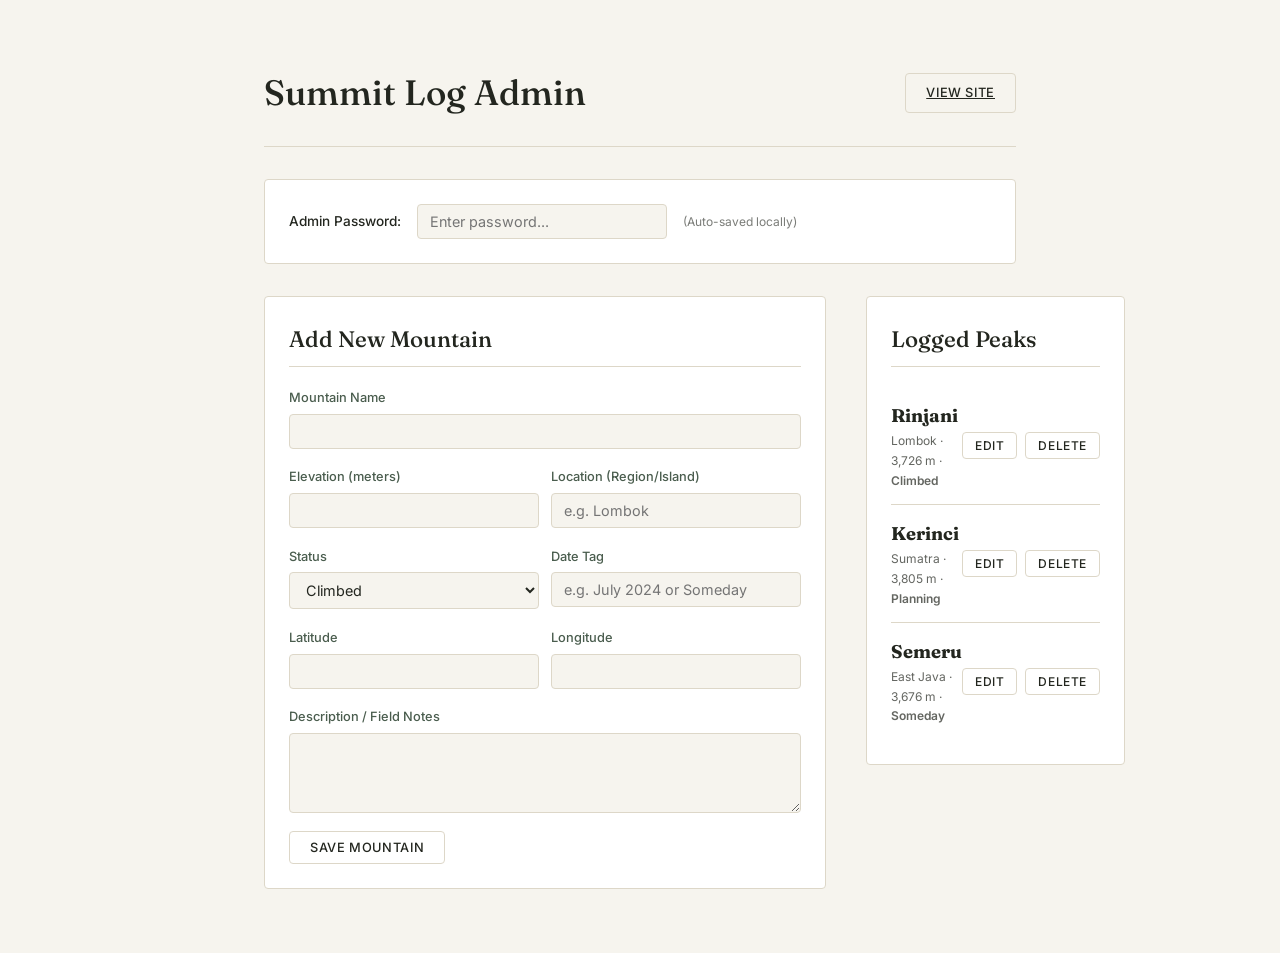
==== admin/index.html @ 33c1de69 "fix fitur" ====
<!DOCTYPE html>
<html lang="en">
<head>
  <meta charset="UTF-8">
  <meta name="viewport" content="width=device-width, initial-scale=1.0">
  <title>Admin Dashboard — Summit Log</title>
  <link rel="preconnect" href="https://fonts.googleapis.com">
  <link href="https://fonts.googleapis.com/css2?family=Fraunces:opsz,wght@9..144,400;9..144,500;9..144,600&family=Inter:wght@400;500;600&display=swap" rel="stylesheet">
  <link rel="stylesheet" href="../style.css">
  <style>
    .admin-container {
      max-width: 800px;
      margin: 4rem auto;
      padding: 0 1.5rem;
    }
    .admin-header {
      border-bottom: 1px solid var(--line);
      padding-bottom: 1.5rem;
      margin-bottom: 2rem;
      display: flex;
      justify-content: space-between;
      align-items: center;
    }
    .admin-header h1 {
      font-family: 'Fraunces', serif;
      font-size: 2.2rem;
    }
    .admin-auth {
      background: var(--card);
      border: 1px solid var(--line);
      padding: 1.5rem;
      border-radius: 4px;
      margin-bottom: 2rem;
      display: flex;
      gap: 1rem;
      align-items: center;
    }
    .admin-auth label {
      font-size: 0.85rem;
      font-weight: 500;
    }
    .admin-input {
      padding: 0.5rem 0.75rem;
      border: 1px solid var(--line);
      background: var(--paper);
      color: var(--ink);
      border-radius: 4px;
      font-family: 'Inter', sans-serif;
      font-size: 0.9rem;
    }
    .admin-btn {
      font-family: 'Inter', sans-serif;
      font-size: 0.8rem;
      font-weight: 500;
      text-transform: uppercase;
      letter-spacing: 0.05em;
      padding: 0.5rem 1.25rem;
      border: 1px solid var(--line);
      background: transparent;
      color: var(--ink);
      border-radius: 4px;
      cursor: pointer;
      transition: all 0.25s ease;
    }
    .admin-btn:hover {
      background: var(--moss);
      color: var(--paper);
      border-color: var(--moss);
    }
    .admin-btn.danger:hover {
      background: var(--clay);
      color: var(--paper);
      border-color: var(--clay);
    }
    .admin-grid {
      display: grid;
      grid-template-columns: 1fr 1.2fr;
      gap: 2.5rem;
    }
    @media (max-width: 768px) {
      .admin-grid {
        grid-template-columns: 1fr;
      }
    }
    .admin-section {
      background: var(--card);
      border: 1px solid var(--line);
      padding: 1.5rem;
      border-radius: 4px;
      height: fit-content;
    }
    .admin-section h2 {
      font-family: 'Fraunces', serif;
      font-size: 1.4rem;
      margin-bottom: 1.25rem;
      border-bottom: 1px solid var(--line);
      padding-bottom: 0.5rem;
    }
    .form-group {
      margin-bottom: 1.1rem;
      display: flex;
      flex-direction: column;
      gap: 0.35rem;
    }
    .form-group label {
      font-size: 0.8rem;
      font-weight: 500;
      color: var(--moss);
    }
    .form-row {
      display: grid;
      grid-template-columns: 1fr 1fr;
      gap: 0.75rem;
    }
    .textarea-input {
      resize: vertical;
      min-height: 80px;
    }
    .mountain-item {
      display: flex;
      justify-content: space-between;
      align-items: center;
      padding: 0.85rem 0;
      border-bottom: 1px solid var(--line);
    }
    .mountain-item:last-child {
      border-bottom: none;
    }
    .mountain-info h4 {
      font-family: 'Fraunces', serif;
      font-size: 1.15rem;
    }
    .mountain-info p {
      font-size: 0.75rem;
      opacity: 0.7;
    }
    .mountain-actions {
      display: flex;
      gap: 0.5rem;
    }
    .status-msg {
      margin-top: 1rem;
      padding: 0.75rem;
      border-radius: 4px;
      font-size: 0.85rem;
      display: none;
    }
    .status-msg.success {
      background: #e3e9e3;
      color: var(--moss);
      border: 1px solid var(--moss);
      display: block;
    }
    .status-msg.error {
      background: #f2e3d5;
      color: var(--clay);
      border: 1px solid var(--clay);
      display: block;
    }
  </style>
</head>
<body>

  <div class="admin-container">
    <div class="admin-header">
      <h1>Summit Log Admin</h1>
      <a href="../" class="admin-btn">View Site</a>
    </div>

    <div class="admin-auth">
      <label for="admin-pass">Admin Password:</label>
      <input type="password" id="admin-pass" class="admin-input" placeholder="Enter password...">
      <span style="font-size: 0.75rem; opacity: 0.6;">(Auto-saved locally)</span>
    </div>

    <div id="status-box" class="status-msg"></div>

    <div class="admin-grid">
      <!-- Left column: Add/Edit form -->
      <div class="admin-section">
        <h2 id="form-title">Add New Mountain</h2>
        <form id="mountain-form">
          <input type="hidden" id="edit-index" value="-1">
          
          <div class="form-group">
            <label for="m-name">Mountain Name</label>
            <input type="text" id="m-name" class="admin-input" required>
          </div>

          <div class="form-row">
            <div class="form-group">
              <label for="m-elevation">Elevation (meters)</label>
              <input type="number" id="m-elevation" class="admin-input" required>
            </div>
            <div class="form-group">
              <label for="m-location">Location (Region/Island)</label>
              <input type="text" id="m-location" class="admin-input" placeholder="e.g. Lombok" required>
            </div>
          </div>

          <div class="form-row">
            <div class="form-group">
              <label for="m-status">Status</label>
              <select id="m-status" class="admin-input" required>
                <option value="climbed">Climbed</option>
                <option value="planning">Planning</option>
                <option value="someday">Someday</option>
              </select>
            </div>
            <div class="form-group">
              <label for="m-date">Date Tag</label>
              <input type="text" id="m-date" class="admin-input" placeholder="e.g. July 2024 or Someday" required>
            </div>
          </div>

          <div class="form-row">
            <div class="form-group">
              <label for="m-lat">Latitude</label>
              <input type="number" step="any" id="m-lat" class="admin-input" required>
            </div>
            <div class="form-group">
              <label for="m-lng">Longitude</label>
              <input type="number" step="any" id="m-lng" class="admin-input" required>
            </div>
          </div>

          <div class="form-group">
            <label for="m-description">Description / Field Notes</label>
            <textarea id="m-description" class="admin-input textarea-input" required></textarea>
          </div>

          <div style="display: flex; gap: 0.75rem;">
            <button type="submit" class="admin-btn">Save Mountain</button>
            <button type="button" id="cancel-btn" class="admin-btn" style="display: none;">Cancel</button>
          </div>
        </form>
      </div>

      <!-- Right column: List of mountains -->
      <div class="admin-section">
        <h2>Logged Peaks</h2>
        <div id="mountains-list">
          <p style="font-size: 0.9rem; opacity: 0.6;">Loading database...</p>
        </div>
      </div>
    </div>
  </div>

  <script>
    let mountainsData = [];

    // Load saved password
    const passInput = document.getElementById('admin-pass');
    passInput.value = localStorage.getItem('summit_admin_pass') || '';
    passInput.addEventListener('input', () => {
      localStorage.setItem('summit_admin_pass', passInput.value);
    });

    // Helper to display status message
    function showStatus(text, type = 'success') {
      const box = document.getElementById('status-box');
      box.textContent = text;
      box.className = `status-msg ${type}`;
      setTimeout(() => {
        box.style.display = 'none';
      }, 5000);
    }

    // Fetch initial database
    async function loadData() {
      try {
        const response = await fetch('../mountains.json');
        if (!response.ok) throw new Error('Failed to load database file');
        mountainsData = await response.json();
        renderList();
      } catch (err) {
        showStatus('Error loading mountains.json: ' + err.message, 'error');
      }
    }

    // Render list on the right side
    function renderList() {
      const listEl = document.getElementById('mountains-list');
      if (mountainsData.length === 0) {
        listEl.innerHTML = '<p style="font-size: 0.9rem; opacity: 0.6;">No mountains in database.</p>';
        return;
      }

      listEl.innerHTML = '';
      mountainsData.forEach((m, idx) => {
        const item = document.createElement('div');
        item.className = 'mountain-item';
        item.innerHTML = `
          <div class="mountain-info">
            <h4>${m.name}</h4>
            <p>${m.location} · ${m.elevation.toLocaleString()} m · <span style="text-transform: capitalize; font-weight: 600;">${m.status}</span></p>
          </div>
          <div class="mountain-actions">
            <button class="admin-btn" onclick="editMountain(${idx})" style="padding: 0.3rem 0.75rem; font-size: 0.75rem;">Edit</button>
            <button class="admin-btn danger" onclick="deleteMountain(${idx})" style="padding: 0.3rem 0.75rem; font-size: 0.75rem;">Delete</button>
          </div>
        `;
        listEl.appendChild(item);
      });
    }

    // Fill form for editing
    window.editMountain = function(idx) {
      const m = mountainsData[idx];
      document.getElementById('edit-index').value = idx;
      document.getElementById('m-name').value = m.name;
      document.getElementById('m-elevation').value = m.elevation;
      document.getElementById('m-location').value = m.location;
      document.getElementById('m-status').value = m.status;
      document.getElementById('m-date').value = m.date;
      document.getElementById('m-lat').value = m.coords[0];
      document.getElementById('m-lng').value = m.coords[1];
      document.getElementById('m-description').value = m.description;

      document.getElementById('form-title').textContent = `Edit Mountain: ${m.name}`;
      document.getElementById('cancel-btn').style.display = 'inline-block';
    }

    // Cancel edit state
    document.getElementById('cancel-btn').addEventListener('click', resetForm);

    function resetForm() {
      document.getElementById('mountain-form').reset();
      document.getElementById('edit-index').value = '-1';
      document.getElementById('form-title').textContent = 'Add New Mountain';
      document.getElementById('cancel-btn').style.display = 'none';
    }

    // Save changes (Add / Update)
    document.getElementById('mountain-form').addEventListener('submit', async (e) => {
      e.preventDefault();
      
      const idx = parseInt(document.getElementById('edit-index').value);
      const newMountain = {
        name: document.getElementById('m-name').value,
        elevation: parseInt(document.getElementById('m-elevation').value),
        status: document.getElementById('m-status').value,
        location: document.getElementById('m-location').value,
        date: document.getElementById('m-date').value,
        coords: [
          parseFloat(document.getElementById('m-lat').value),
          parseFloat(document.getElementById('m-lng').value)
        ],
        description: document.getElementById('m-description').value
      };

      if (idx === -1) {
        // Add
        mountainsData.push(newMountain);
      } else {
        // Edit
        mountainsData[idx] = newMountain;
      }

      await saveToGitHub();
      resetForm();
    });

    // Delete mountain
    window.deleteMountain = async function(idx) {
      if (!confirm(`Are you sure you want to delete ${mountainsData[idx].name}?`)) return;
      mountainsData.splice(idx, 1);
      await saveToGitHub();
    }

    // Call serverless api to write back to GitHub
    async function saveToGitHub() {
      const password = passInput.value;
      if (!password) {
        showStatus('Please enter the Admin Password first.', 'error');
        return;
      }

      try {
        const response = await fetch('../api/update-mountains', {
          method: 'POST',
          headers: {
            'Content-Type': 'application/json'
          },
          body: JSON.stringify({
            password: password,
            data: mountainsData
          })
        });

        const resData = await response.json();
        if (!response.ok) {
          throw new Error(resData.error || 'Server error');
        }

        showStatus('Changes successfully committed to GitHub!');
        renderList();
      } catch (err) {
        showStatus('Save failed: ' + err.message, 'error');
      }
    }

    // Init
    loadData();
  </script>
</body>
</html>
---- style.css ----
:root {
  --ink: #23261f;
  --paper: #f6f4ee;
  --moss: #4a5d4e;
  --clay: #a8683f;
  --line: #ddd7c8;
  --card: #ffffff;
}

* { box-sizing: border-box; margin: 0; padding: 0; }

body {
  font-family: 'Inter', sans-serif;
  background: var(--paper);
  color: var(--ink);
  line-height: 1.65;
}

h1, h2 {
  font-family: 'Fraunces', serif;
  font-weight: 500;
}

/* Nav */
.topnav {
  display: flex;
  justify-content: space-between;
  align-items: center;
  padding: 1.5rem 2rem;
  font-size: 0.85rem;
}

.logo {
  font-family: 'Fraunces', serif;
  font-weight: 600;
  letter-spacing: 0.02em;
}

.nav-tag {
  color: var(--moss);
  letter-spacing: 0.05em;
}

/* Hero */
.hero {
  position: relative;
  min-height: min(92vh, 840px);
  display: flex;
  align-items: flex-end;
  padding: 1.25rem;
  overflow: hidden;
  background:
    radial-gradient(900px 420px at 82% 8%, rgba(224, 176, 122, 0.34), transparent 58%),
    linear-gradient(180deg, #ece6d6 0%, #f4f0e6 38%, #e4eadf 100%);
}

.hero::after {
  content: "";
  position: absolute;
  inset: 1.1rem;
  border: 1px solid rgba(74, 93, 78, 0.22);
  pointer-events: none;
  z-index: 3;
}

.hero-map {
  position: absolute;
  inset: 0;
  pointer-events: none;
}

.hero-map::before {
  content: "";
  position: absolute;
  inset: 0;
  background-image:
    linear-gradient(rgba(74, 93, 78, 0.07) 1px, transparent 1px),
    linear-gradient(90deg, rgba(74, 93, 78, 0.07) 1px, transparent 1px);
  background-size: 56px 56px;
  mask-image: linear-gradient(180deg, rgba(0,0,0,0.55), transparent 78%);
}

.topo {
  position: absolute;
  inset: 0;
  width: 100%;
  height: 100%;
  opacity: 0.85;
}

.skyline {
  position: absolute;
  bottom: 0;
  left: 0;
  width: 100%;
  height: 46%;
  min-height: 240px;
}

.hero-sun {
  filter: drop-shadow(0 0 18px rgba(224, 176, 122, 0.55));
}

.hero-content {
  position: relative;
  z-index: 2;
  max-width: 640px;
  padding: 3.5rem 2.25rem 9.5rem;
  text-align: left;
}

.eyebrow {
  text-transform: uppercase;
  letter-spacing: 0.15em;
  font-size: 0.75rem;
  color: var(--moss);
  margin-bottom: 1rem;
}

.hero h1 {
  font-size: clamp(2.5rem, 6vw, 4.1rem);
  line-height: 1.08;
  letter-spacing: -0.02em;
}

.subtitle {
  margin-top: 1.35rem;
  font-size: 1.05rem;
  color: #55584f;
  max-width: 460px;
}

.hero-coords {
  display: flex;
  flex-wrap: wrap;
  gap: 0.65rem 1.4rem;
  margin-top: 2rem;
  padding-top: 1rem;
  border-top: 1px solid rgba(74, 93, 78, 0.22);
  max-width: 460px;
  list-style: none;
  font-size: 0.72rem;
  letter-spacing: 0.1em;
  text-transform: uppercase;
  color: var(--moss);
}

/* Section number pattern */
.section-number {
  display: block;
  font-family: 'Fraunces', serif;
  font-size: 0.8rem;
  color: var(--clay);
  letter-spacing: 0.1em;
  margin-bottom: 0.75rem;
}

/* About */
.about {
  max-width: 640px;
  margin: 6rem auto;
  padding: 0 1.5rem;
  text-align: center;
}

.about h2 { font-size: 1.6rem; margin-bottom: 1rem; }

/* Stats */
.stats {
  display: flex;
  justify-content: center;
  gap: 3.5rem;
  flex-wrap: wrap;
  padding: 2.5rem 1.5rem;
  border-top: 1px solid var(--line);
  border-bottom: 1px solid var(--line);
}

.stat {
  display: flex;
  flex-direction: column;
  align-items: center;
}

.stat-number {
  font-family: 'Fraunces', serif;
  font-size: 2.2rem;
  color: var(--clay);
}

.stat-number small { font-size: 1.1rem; opacity: 0.7; }

.stat-label {
  font-size: 0.75rem;
  text-transform: uppercase;
  letter-spacing: 0.08em;
  margin-top: 0.35rem;
  opacity: 0.65;
}

/* Elevation bars */
.elevation {
  max-width: 640px;
  margin: 6rem auto;
  padding: 0 1.5rem;
}

.elevation h2 { font-size: 1.6rem; margin-bottom: 2rem; }

.bar-row {
  display: grid;
  grid-template-columns: 80px 1fr 70px;
  align-items: center;
  gap: 1rem;
  margin-bottom: 1.1rem;
}

.bar-label { font-size: 0.85rem; }

.bar-track {
  height: 8px;
  background: var(--line);
  border-radius: 999px;
  overflow: hidden;
}

.bar-fill {
  height: 100%;
  border-radius: 999px;
  width: calc(var(--h) / 3805 * 100%);
  animation: grow 1s ease forwards;
}

.bar-fill.climbed { background: var(--moss); }
.bar-fill.planned { background: var(--clay); }
.bar-fill.idea { background: #b7b2a3; }

@keyframes grow {
  from { transform: scaleX(0); transform-origin: left; }
  to { transform: scaleX(1); transform-origin: left; }
}

.bar-value {
  font-size: 0.8rem;
  text-align: right;
  color: #666;
}

/* Mountains grid */
.mountains {
  max-width: 960px;
  margin: 6rem auto;
  padding: 0 1.5rem;
}

.mountains h2 { font-size: 1.6rem; margin-bottom: 2rem; text-align: center; }

.card-grid {
  display: grid;
  grid-template-columns: repeat(auto-fit, minmax(240px, 1fr));
  gap: 1.5rem;
}

.card {
  position: relative;
  background: var(--card);
  border: 1px solid var(--line);
  border-radius: 4px;
  padding: 1.75rem;
  transition: box-shadow 0.2s ease, border-color 0.2s ease;
}

.card:hover {
  box-shadow: 0 16px 30px rgba(35,38,31,0.08);
  border-color: #c8c1ae;
}

.card h3 {
  font-family: 'Fraunces', serif;
  font-size: 1.3rem;
  margin-bottom: 0.25rem;
}

.card .meta {
  font-size: 0.78rem;
  opacity: 0.55;
  margin-bottom: 0.85rem;
}

.card-badge {
  position: absolute;
  top: 1.25rem;
  right: 1.25rem;
  font-size: 0.62rem;
  text-transform: uppercase;
  letter-spacing: 0.06em;
  padding: 0.25rem 0.65rem;
  border-radius: 999px;
}

.climbed .card-badge { background: #e3e9e3; color: var(--moss); }
.planned .card-badge { background: #f2e3d5; color: var(--clay); }
.idea .card-badge { background: #ececea; color: #808080; }

/* Footer */
.site-footer {
  text-align: center;
  padding: 3rem 1.5rem 3.5rem;
  font-size: 0.8rem;
  opacity: 0.55;
}

/* Responsive */
@media (max-width: 720px) {
  .hero {
    min-height: 88vh;
    padding: 0.75rem;
  }

  .hero::after {
    inset: 0.7rem;
  }

  .hero-content {
    padding: 2.5rem 1.35rem 8.5rem;
  }

  .skyline {
    height: 38%;
    min-height: 180px;
  }
}

@media (max-width: 480px) {
  .stats { gap: 1.75rem; }
  .bar-row { grid-template-columns: 60px 1fr 55px; }
  .hero-coords { gap: 0.45rem 1rem; }
}

/* Scroll reveal — toggled by script.js */
.reveal-on-scroll {
  opacity: 0;
  transform: translateY(20px);
  transition: opacity 0.6s ease-out, transform 0.6s ease-out;
}

.reveal-on-scroll.is-visible {
  opacity: 1;
  transform: translateY(0);
}

/* Gallery Section */
.gallery {
  max-width: 960px;
  margin: 6rem auto;
  padding: 0 1.5rem;
}

.gallery h2 {
  font-size: 1.6rem;
  margin-bottom: 2rem;
  text-align: center;
}

.gallery-grid {
  display: grid;
  grid-template-columns: repeat(auto-fit, minmax(280px, 1fr));
  gap: 2rem;
}

.gallery-item {
  display: flex;
  flex-direction: column;
  background: var(--card);
  border: 1px solid var(--line);
  border-radius: 4px;
  overflow: hidden;
  transition: box-shadow 0.2s ease, border-color 0.2s ease;
}

.gallery-item:hover {
  box-shadow: 0 16px 30px rgba(35,38,31,0.08);
  border-color: #c8c1ae;
}

.gallery-img-wrapper {
  aspect-ratio: 3 / 2;
  overflow: hidden;
  background: #e2dfd5;
}

.gallery-item img {
  width: 100%;
  height: 100%;
  object-fit: cover;
  display: block;
  transition: transform 0.4s ease;
}

.gallery-item:hover img {
  transform: scale(1.04);
}

.gallery-item figcaption {
  padding: 1.25rem;
  display: flex;
  flex-direction: column;
  gap: 0.25rem;
  border-top: 1px solid var(--line);
}

.photo-title {
  font-family: 'Fraunces', serif;
  font-weight: 500;
  font-size: 1.1rem;
  color: var(--ink);
}

.photo-meta {
  font-size: 0.75rem;
  text-transform: uppercase;
  letter-spacing: 0.08em;
  color: var(--moss);
  opacity: 0.85;
}

/* Dynamic Stats Grid for Section 03 */
.stats-auto {
  display: flex;
  justify-content: center;
  gap: 3.5rem;
  flex-wrap: wrap;
  margin-top: 2rem;
}

.stat-auto-card {
  display: flex;
  flex-direction: column;
  align-items: center;
}

.stat-auto-number {
  font-family: 'Fraunces', serif;
  font-size: 2.5rem;
  color: var(--clay);
}

.stat-auto-number small {
  font-size: 1.2rem;
  opacity: 0.7;
}

.stat-auto-label {
  font-size: 0.75rem;
  text-transform: uppercase;
  letter-spacing: 0.08em;
  margin-top: 0.35rem;
  opacity: 0.65;
}

/* Client-side Filtering for Section 04 */
.filter-buttons {
  display: flex;
  justify-content: center;
  gap: 0.75rem;
  margin-bottom: 2.5rem;
}

.filter-btn {
  font-family: 'Inter', sans-serif;
  font-size: 0.8rem;
  font-weight: 500;
  text-transform: uppercase;
  letter-spacing: 0.05em;
  padding: 0.5rem 1.25rem;
  border: 1px solid var(--line);
  background: transparent;
  color: var(--ink);
  border-radius: 4px;
  cursor: pointer;
  transition: all 0.25s ease;
}

.filter-btn:hover, .filter-btn.active {
  background: var(--moss);
  color: var(--paper);
  border-color: var(--moss);
}

/* Hidden Class for Filtered Cards */
.card.hidden {
  display: none !important;
}
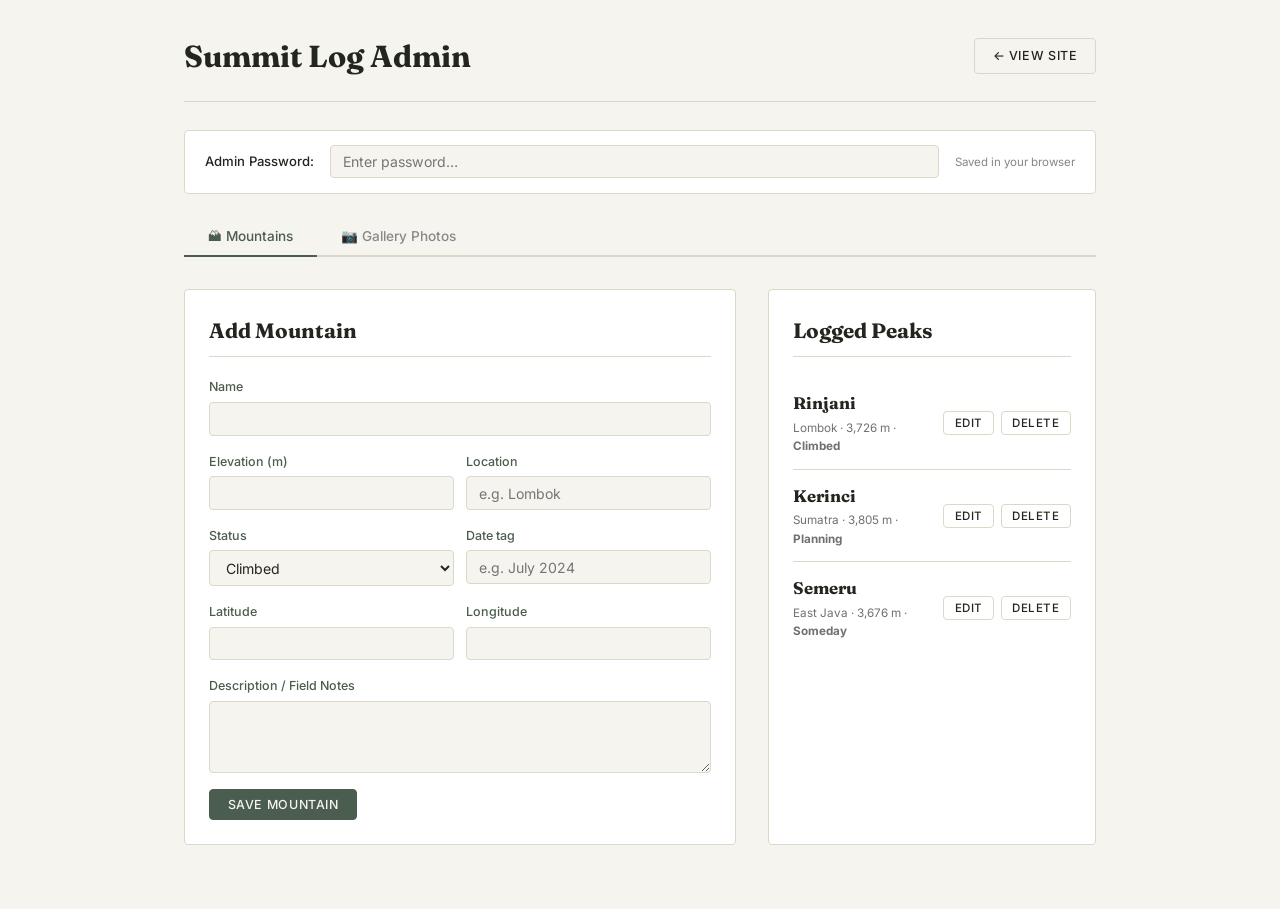
==== commit a29c2dfc: "tes bug" ====
--- a/admin/index.html
+++ b/admin/index.html
@@ -6,402 +6,535 @@
   <title>Admin Dashboard — Summit Log</title>
   <link rel="preconnect" href="https://fonts.googleapis.com">
   <link href="https://fonts.googleapis.com/css2?family=Fraunces:opsz,wght@9..144,400;9..144,500;9..144,600&family=Inter:wght@400;500;600&display=swap" rel="stylesheet">
-  <link rel="stylesheet" href="../style.css">
   <style>
-    .admin-container {
-      max-width: 800px;
-      margin: 4rem auto;
-      padding: 0 1.5rem;
-    }
-    .admin-header {
-      border-bottom: 1px solid var(--line);
-      padding-bottom: 1.5rem;
-      margin-bottom: 2rem;
-      display: flex;
-      justify-content: space-between;
-      align-items: center;
-    }
-    .admin-header h1 {
-      font-family: 'Fraunces', serif;
-      font-size: 2.2rem;
-    }
-    .admin-auth {
-      background: var(--card);
-      border: 1px solid var(--line);
-      padding: 1.5rem;
-      border-radius: 4px;
-      margin-bottom: 2rem;
-      display: flex;
-      gap: 1rem;
-      align-items: center;
-    }
-    .admin-auth label {
-      font-size: 0.85rem;
-      font-weight: 500;
-    }
-    .admin-input {
-      padding: 0.5rem 0.75rem;
-      border: 1px solid var(--line);
-      background: var(--paper);
-      color: var(--ink);
-      border-radius: 4px;
-      font-family: 'Inter', sans-serif;
-      font-size: 0.9rem;
-    }
-    .admin-btn {
-      font-family: 'Inter', sans-serif;
-      font-size: 0.8rem;
-      font-weight: 500;
-      text-transform: uppercase;
-      letter-spacing: 0.05em;
-      padding: 0.5rem 1.25rem;
-      border: 1px solid var(--line);
-      background: transparent;
-      color: var(--ink);
-      border-radius: 4px;
-      cursor: pointer;
-      transition: all 0.25s ease;
-    }
-    .admin-btn:hover {
-      background: var(--moss);
-      color: var(--paper);
-      border-color: var(--moss);
-    }
-    .admin-btn.danger:hover {
-      background: var(--clay);
-      color: var(--paper);
-      border-color: var(--clay);
-    }
-    .admin-grid {
-      display: grid;
-      grid-template-columns: 1fr 1.2fr;
-      gap: 2.5rem;
-    }
-    @media (max-width: 768px) {
-      .admin-grid {
-        grid-template-columns: 1fr;
-      }
-    }
-    .admin-section {
-      background: var(--card);
-      border: 1px solid var(--line);
-      padding: 1.5rem;
-      border-radius: 4px;
-      height: fit-content;
-    }
-    .admin-section h2 {
-      font-family: 'Fraunces', serif;
-      font-size: 1.4rem;
-      margin-bottom: 1.25rem;
-      border-bottom: 1px solid var(--line);
-      padding-bottom: 0.5rem;
-    }
-    .form-group {
-      margin-bottom: 1.1rem;
-      display: flex;
-      flex-direction: column;
-      gap: 0.35rem;
-    }
-    .form-group label {
-      font-size: 0.8rem;
-      font-weight: 500;
-      color: var(--moss);
-    }
-    .form-row {
-      display: grid;
-      grid-template-columns: 1fr 1fr;
-      gap: 0.75rem;
-    }
-    .textarea-input {
-      resize: vertical;
-      min-height: 80px;
-    }
-    .mountain-item {
-      display: flex;
-      justify-content: space-between;
-      align-items: center;
-      padding: 0.85rem 0;
-      border-bottom: 1px solid var(--line);
-    }
-    .mountain-item:last-child {
-      border-bottom: none;
-    }
-    .mountain-info h4 {
-      font-family: 'Fraunces', serif;
-      font-size: 1.15rem;
-    }
-    .mountain-info p {
-      font-size: 0.75rem;
-      opacity: 0.7;
-    }
-    .mountain-actions {
-      display: flex;
-      gap: 0.5rem;
-    }
-    .status-msg {
-      margin-top: 1rem;
-      padding: 0.75rem;
-      border-radius: 4px;
-      font-size: 0.85rem;
-      display: none;
-    }
-    .status-msg.success {
-      background: #e3e9e3;
-      color: var(--moss);
-      border: 1px solid var(--moss);
-      display: block;
-    }
-    .status-msg.error {
-      background: #f2e3d5;
-      color: var(--clay);
-      border: 1px solid var(--clay);
-      display: block;
-    }
+    :root {
+      --ink: #23261f; --paper: #f6f4ee; --moss: #4a5d4e;
+      --clay: #a8683f; --line: #ddd7c8; --card: #ffffff;
+    }
+    * { box-sizing: border-box; margin: 0; padding: 0; }
+    body { font-family: 'Inter', sans-serif; background: var(--paper); color: var(--ink); line-height: 1.6; }
+
+    /* ── Layout ── */
+    .admin-wrap { max-width: 960px; margin: 0 auto; padding: 2rem 1.5rem 4rem; }
+    .admin-topbar {
+      display: flex; justify-content: space-between; align-items: center;
+      border-bottom: 1px solid var(--line); padding-bottom: 1.25rem; margin-bottom: 1.75rem;
+    }
+    .admin-topbar h1 { font-family: 'Fraunces', serif; font-size: 1.9rem; }
+    .btn {
+      font-family: 'Inter', sans-serif; font-size: 0.78rem; font-weight: 500;
+      text-transform: uppercase; letter-spacing: 0.05em; padding: 0.45rem 1.1rem;
+      border: 1px solid var(--line); background: transparent; color: var(--ink);
+      border-radius: 4px; cursor: pointer; transition: all 0.2s;
+      text-decoration: none; display: inline-block;
+    }
+    .btn:hover { background: var(--moss); color: var(--paper); border-color: var(--moss); }
+    .btn.danger:hover { background: var(--clay); color: var(--paper); border-color: var(--clay); }
+    .btn.primary { background: var(--moss); color: var(--paper); border-color: var(--moss); }
+    .btn.primary:hover { opacity: 0.85; }
+
+    /* ── Auth bar ── */
+    .auth-bar {
+      display: flex; align-items: center; gap: 1rem; flex-wrap: wrap;
+      background: var(--card); border: 1px solid var(--line); border-radius: 4px;
+      padding: 0.9rem 1.25rem; margin-bottom: 1.5rem;
+    }
+    .auth-bar label { font-size: 0.82rem; font-weight: 500; white-space: nowrap; }
+    .field {
+      padding: 0.45rem 0.75rem; border: 1px solid var(--line); background: var(--paper);
+      color: var(--ink); border-radius: 4px; font-family: 'Inter', sans-serif; font-size: 0.88rem;
+    }
+    .auth-bar .field { flex: 1; min-width: 180px; }
+    .auth-hint { font-size: 0.72rem; opacity: 0.55; }
+
+    /* ── Tabs ── */
+    .tabs { display: flex; gap: 0; border-bottom: 2px solid var(--line); margin-bottom: 2rem; }
+    .tab-btn {
+      font-family: 'Inter', sans-serif; font-size: 0.85rem; font-weight: 500;
+      padding: 0.65rem 1.5rem; border: none; background: transparent; cursor: pointer;
+      border-bottom: 2px solid transparent; margin-bottom: -2px; color: #888;
+      transition: all 0.2s;
+    }
+    .tab-btn.active { color: var(--moss); border-bottom-color: var(--moss); }
+    .tab-panel { display: none; }
+    .tab-panel.active { display: block; }
+
+    /* ── Status msg ── */
+    #status-box {
+      padding: 0.75rem 1rem; border-radius: 4px; font-size: 0.85rem;
+      margin-bottom: 1.25rem; display: none;
+    }
+    #status-box.success { background: #e3e9e3; color: var(--moss); border: 1px solid var(--moss); display: block; }
+    #status-box.error   { background: #f2e3d5; color: var(--clay); border: 1px solid var(--clay); display: block; }
+
+    /* ── Two-column layout ── */
+    .two-col { display: grid; grid-template-columns: 1fr 1.15fr; gap: 2rem; }
+    @media (max-width: 700px) { .two-col { grid-template-columns: 1fr; } }
+
+    /* ── Panel card ── */
+    .panel-card {
+      background: var(--card); border: 1px solid var(--line);
+      border-radius: 4px; padding: 1.5rem;
+    }
+    .panel-card h2 {
+      font-family: 'Fraunces', serif; font-size: 1.3rem;
+      border-bottom: 1px solid var(--line); padding-bottom: 0.6rem; margin-bottom: 1.25rem;
+    }
+
+    /* ── Form ── */
+    .form-group { display: flex; flex-direction: column; gap: 0.3rem; margin-bottom: 1rem; }
+    .form-group label { font-size: 0.78rem; font-weight: 500; color: var(--moss); }
+    .form-row { display: grid; grid-template-columns: 1fr 1fr; gap: 0.75rem; }
+    textarea.field { resize: vertical; min-height: 72px; }
+    select.field { cursor: pointer; }
+    .form-actions { display: flex; gap: 0.6rem; margin-top: 0.5rem; flex-wrap: wrap; }
+
+    /* ── Image preview ── */
+    .img-preview-wrap {
+      margin-top: 0.5rem; border: 1px dashed var(--line); border-radius: 4px;
+      background: #f0ede5; overflow: hidden; height: 120px; display: flex;
+      align-items: center; justify-content: center;
+    }
+    .img-preview-wrap img { max-height: 120px; max-width: 100%; object-fit: contain; }
+    .img-preview-wrap span { font-size: 0.78rem; opacity: 0.5; }
+
+    /* ── Item list ── */
+    .item-list { display: flex; flex-direction: column; gap: 0; }
+    .item-row {
+      display: flex; justify-content: space-between; align-items: center;
+      padding: 0.8rem 0; border-bottom: 1px solid var(--line); gap: 1rem;
+    }
+    .item-row:last-child { border-bottom: none; }
+    .item-info h4 { font-family: 'Fraunces', serif; font-size: 1.05rem; }
+    .item-info p { font-size: 0.73rem; opacity: 0.65; margin-top: 0.1rem; }
+    .item-thumb {
+      width: 52px; height: 36px; object-fit: cover; border-radius: 2px;
+      border: 1px solid var(--line); flex-shrink: 0;
+    }
+    .item-actions { display: flex; gap: 0.4rem; flex-shrink: 0; }
+    .item-actions .btn { padding: 0.25rem 0.65rem; font-size: 0.72rem; }
+    .empty-msg { font-size: 0.88rem; opacity: 0.55; padding: 0.5rem 0; }
   </style>
 </head>
 <body>
 
-  <div class="admin-container">
-    <div class="admin-header">
-      <h1>Summit Log Admin</h1>
-      <a href="../" class="admin-btn">View Site</a>
-    </div>
-
-    <div class="admin-auth">
-      <label for="admin-pass">Admin Password:</label>
-      <input type="password" id="admin-pass" class="admin-input" placeholder="Enter password...">
-      <span style="font-size: 0.75rem; opacity: 0.6;">(Auto-saved locally)</span>
-    </div>
-
-    <div id="status-box" class="status-msg"></div>
-
-    <div class="admin-grid">
-      <!-- Left column: Add/Edit form -->
-      <div class="admin-section">
-        <h2 id="form-title">Add New Mountain</h2>
-        <form id="mountain-form">
-          <input type="hidden" id="edit-index" value="-1">
-          
+<div class="admin-wrap">
+
+  <!-- Top bar -->
+  <div class="admin-topbar">
+    <h1>Summit Log Admin</h1>
+    <a href="../" class="btn">← View Site</a>
+  </div>
+
+  <!-- Auth -->
+  <div class="auth-bar">
+    <label for="admin-pass">Admin Password:</label>
+    <input type="password" id="admin-pass" class="field" placeholder="Enter password…">
+    <span class="auth-hint">Saved in your browser</span>
+  </div>
+
+  <!-- Status -->
+  <div id="status-box"></div>
+
+  <!-- Tabs -->
+  <div class="tabs">
+    <button class="tab-btn active" data-tab="mountains">🏔 Mountains</button>
+    <button class="tab-btn" data-tab="gallery">📷 Gallery Photos</button>
+  </div>
+
+  <!-- ══ TAB: Mountains ══════════════════════════════════════════════════════ -->
+  <div id="tab-mountains" class="tab-panel active">
+    <div class="two-col">
+
+      <!-- Form -->
+      <div class="panel-card">
+        <h2 id="mtn-form-title">Add Mountain</h2>
+        <form id="mtn-form">
+          <input type="hidden" id="mtn-edit-idx" value="-1">
+
           <div class="form-group">
-            <label for="m-name">Mountain Name</label>
-            <input type="text" id="m-name" class="admin-input" required>
+            <label for="mtn-name">Name</label>
+            <input type="text" id="mtn-name" class="field" required>
           </div>
 
           <div class="form-row">
             <div class="form-group">
-              <label for="m-elevation">Elevation (meters)</label>
-              <input type="number" id="m-elevation" class="admin-input" required>
+              <label for="mtn-elevation">Elevation (m)</label>
+              <input type="number" id="mtn-elevation" class="field" required>
             </div>
             <div class="form-group">
-              <label for="m-location">Location (Region/Island)</label>
-              <input type="text" id="m-location" class="admin-input" placeholder="e.g. Lombok" required>
+              <label for="mtn-location">Location</label>
+              <input type="text" id="mtn-location" class="field" placeholder="e.g. Lombok" required>
             </div>
           </div>
 
           <div class="form-row">
             <div class="form-group">
-              <label for="m-status">Status</label>
-              <select id="m-status" class="admin-input" required>
+              <label for="mtn-status">Status</label>
+              <select id="mtn-status" class="field" required>
                 <option value="climbed">Climbed</option>
                 <option value="planning">Planning</option>
                 <option value="someday">Someday</option>
               </select>
             </div>
             <div class="form-group">
-              <label for="m-date">Date Tag</label>
-              <input type="text" id="m-date" class="admin-input" placeholder="e.g. July 2024 or Someday" required>
+              <label for="mtn-date">Date tag</label>
+              <input type="text" id="mtn-date" class="field" placeholder="e.g. July 2024" required>
             </div>
           </div>
 
           <div class="form-row">
             <div class="form-group">
-              <label for="m-lat">Latitude</label>
-              <input type="number" step="any" id="m-lat" class="admin-input" required>
+              <label for="mtn-lat">Latitude</label>
+              <input type="number" step="any" id="mtn-lat" class="field" required>
             </div>
             <div class="form-group">
-              <label for="m-lng">Longitude</label>
-              <input type="number" step="any" id="m-lng" class="admin-input" required>
+              <label for="mtn-lng">Longitude</label>
+              <input type="number" step="any" id="mtn-lng" class="field" required>
             </div>
           </div>
 
           <div class="form-group">
-            <label for="m-description">Description / Field Notes</label>
-            <textarea id="m-description" class="admin-input textarea-input" required></textarea>
-          </div>
-
-          <div style="display: flex; gap: 0.75rem;">
-            <button type="submit" class="admin-btn">Save Mountain</button>
-            <button type="button" id="cancel-btn" class="admin-btn" style="display: none;">Cancel</button>
+            <label for="mtn-desc">Description / Field Notes</label>
+            <textarea id="mtn-desc" class="field" required></textarea>
+          </div>
+
+          <div class="form-actions">
+            <button type="submit" class="btn primary">Save Mountain</button>
+            <button type="button" id="mtn-cancel" class="btn" style="display:none">Cancel</button>
           </div>
         </form>
       </div>
 
-      <!-- Right column: List of mountains -->
-      <div class="admin-section">
+      <!-- List -->
+      <div class="panel-card">
         <h2>Logged Peaks</h2>
-        <div id="mountains-list">
-          <p style="font-size: 0.9rem; opacity: 0.6;">Loading database...</p>
+        <div class="item-list" id="mtn-list">
+          <p class="empty-msg">Loading…</p>
         </div>
       </div>
+
     </div>
-  </div>
-
-  <script>
-    let mountainsData = [];
-
-    // Load saved password
-    const passInput = document.getElementById('admin-pass');
-    passInput.value = localStorage.getItem('summit_admin_pass') || '';
-    passInput.addEventListener('input', () => {
-      localStorage.setItem('summit_admin_pass', passInput.value);
-    });
-
-    // Helper to display status message
-    function showStatus(text, type = 'success') {
-      const box = document.getElementById('status-box');
-      box.textContent = text;
-      box.className = `status-msg ${type}`;
-      setTimeout(() => {
-        box.style.display = 'none';
-      }, 5000);
-    }
-
-    // Fetch initial database
-    async function loadData() {
-      try {
-        const response = await fetch('../mountains.json');
-        if (!response.ok) throw new Error('Failed to load database file');
-        mountainsData = await response.json();
-        renderList();
-      } catch (err) {
-        showStatus('Error loading mountains.json: ' + err.message, 'error');
-      }
-    }
-
-    // Render list on the right side
-    function renderList() {
-      const listEl = document.getElementById('mountains-list');
-      if (mountainsData.length === 0) {
-        listEl.innerHTML = '<p style="font-size: 0.9rem; opacity: 0.6;">No mountains in database.</p>';
-        return;
-      }
-
-      listEl.innerHTML = '';
-      mountainsData.forEach((m, idx) => {
-        const item = document.createElement('div');
-        item.className = 'mountain-item';
-        item.innerHTML = `
-          <div class="mountain-info">
-            <h4>${m.name}</h4>
-            <p>${m.location} · ${m.elevation.toLocaleString()} m · <span style="text-transform: capitalize; font-weight: 600;">${m.status}</span></p>
-          </div>
-          <div class="mountain-actions">
-            <button class="admin-btn" onclick="editMountain(${idx})" style="padding: 0.3rem 0.75rem; font-size: 0.75rem;">Edit</button>
-            <button class="admin-btn danger" onclick="deleteMountain(${idx})" style="padding: 0.3rem 0.75rem; font-size: 0.75rem;">Delete</button>
-          </div>
-        `;
-        listEl.appendChild(item);
+  </div><!-- /tab-mountains -->
+
+  <!-- ══ TAB: Gallery ═══════════════════════════════════════════════════════ -->
+  <div id="tab-gallery" class="tab-panel">
+    <div class="two-col">
+
+      <!-- Form -->
+      <div class="panel-card">
+        <h2 id="gal-form-title">Add Photo</h2>
+        <form id="gal-form">
+          <input type="hidden" id="gal-edit-idx" value="-1">
+
+          <!-- Image upload -->
+          <div class="form-group">
+            <label for="gal-file-input">Upload Image</label>
+            <input type="file" id="gal-file-input" class="field" accept="image/*">
+            <div class="img-preview-wrap" id="gal-img-preview">
+              <span>No image selected</span>
+            </div>
+          </div>
+
+          <!-- Or use existing path -->
+          <div class="form-group">
+            <label for="gal-filepath">
+              Or use existing path &nbsp;<span style="font-weight:400; opacity:.6">(e.g. images/rinjani_summit.jpg)</span>
+            </label>
+            <input type="text" id="gal-filepath" class="field" placeholder="images/your_photo.jpg">
+          </div>
+
+          <div class="form-group">
+            <label for="gal-title">Title</label>
+            <input type="text" id="gal-title" class="field" required>
+          </div>
+
+          <div class="form-group">
+            <label for="gal-meta">Meta / Caption</label>
+            <input type="text" id="gal-meta" class="field" placeholder="e.g. Rinjani · 3,726 m" required>
+          </div>
+
+          <div class="form-actions">
+            <button type="submit" class="btn primary">Save Photo</button>
+            <button type="button" id="gal-cancel" class="btn" style="display:none">Cancel</button>
+          </div>
+        </form>
+      </div>
+
+      <!-- List -->
+      <div class="panel-card">
+        <h2>Photo Library</h2>
+        <div class="item-list" id="gal-list">
+          <p class="empty-msg">Loading…</p>
+        </div>
+      </div>
+
+    </div>
+  </div><!-- /tab-gallery -->
+
+</div><!-- /admin-wrap -->
+
+<script>
+// ══════════════════════════════════════════════════════════════════════════════
+// Shared helpers
+// ══════════════════════════════════════════════════════════════════════════════
+const passEl = document.getElementById('admin-pass');
+passEl.value = localStorage.getItem('summit_admin_pass') || '';
+passEl.addEventListener('input', () => localStorage.setItem('summit_admin_pass', passEl.value));
+
+const statusBox = document.getElementById('status-box');
+let statusTimer;
+function showStatus(msg, type = 'success') {
+  statusBox.textContent = msg;
+  statusBox.className = type;
+  clearTimeout(statusTimer);
+  statusTimer = setTimeout(() => { statusBox.className = ''; statusBox.style.display = 'none'; }, 6000);
+}
+
+async function apiPost(endpoint, payload) {
+  const res = await fetch(endpoint, {
+    method: 'POST',
+    headers: { 'Content-Type': 'application/json' },
+    body: JSON.stringify({ password: passEl.value, ...payload }),
+  });
+  const json = await res.json();
+  if (!res.ok) throw new Error(json.error || 'Request failed');
+  return json;
+}
+
+// ── Tabs ──────────────────────────────────────────────────────────────────────
+document.querySelectorAll('.tab-btn').forEach(btn => {
+  btn.addEventListener('click', () => {
+    document.querySelectorAll('.tab-btn').forEach(b => b.classList.remove('active'));
+    document.querySelectorAll('.tab-panel').forEach(p => p.classList.remove('active'));
+    btn.classList.add('active');
+    document.getElementById(`tab-${btn.dataset.tab}`).classList.add('active');
+  });
+});
+
+// ══════════════════════════════════════════════════════════════════════════════
+// Mountains CRUD
+// ══════════════════════════════════════════════════════════════════════════════
+let mountains = [];
+
+async function loadMountains() {
+  try {
+    const res = await fetch(`../mountains.json?t=${Date.now()}`);
+    mountains = await res.json();
+    renderMtnList();
+  } catch (e) { showStatus('Failed to load mountains: ' + e.message, 'error'); }
+}
+
+function renderMtnList() {
+  const el = document.getElementById('mtn-list');
+  if (!mountains.length) { el.innerHTML = '<p class="empty-msg">No mountains yet.</p>'; return; }
+  el.innerHTML = mountains.map((m, i) => `
+    <div class="item-row">
+      <div class="item-info">
+        <h4>${m.name}</h4>
+        <p>${m.location} · ${Number(m.elevation).toLocaleString()} m · <b style="text-transform:capitalize">${m.status}</b></p>
+      </div>
+      <div class="item-actions">
+        <button class="btn" onclick="editMtn(${i})">Edit</button>
+        <button class="btn danger" onclick="deleteMtn(${i})">Delete</button>
+      </div>
+    </div>`).join('');
+}
+
+window.editMtn = function(i) {
+  const m = mountains[i];
+  document.getElementById('mtn-edit-idx').value = i;
+  document.getElementById('mtn-name').value = m.name;
+  document.getElementById('mtn-elevation').value = m.elevation;
+  document.getElementById('mtn-location').value = m.location;
+  document.getElementById('mtn-status').value = m.status;
+  document.getElementById('mtn-date').value = m.date;
+  document.getElementById('mtn-lat').value = m.coords[0];
+  document.getElementById('mtn-lng').value = m.coords[1];
+  document.getElementById('mtn-desc').value = m.description;
+  document.getElementById('mtn-form-title').textContent = `Edit: ${m.name}`;
+  document.getElementById('mtn-cancel').style.display = 'inline-block';
+  document.getElementById('mtn-name').focus();
+};
+
+window.deleteMtn = async function(i) {
+  if (!confirm(`Delete "${mountains[i].name}"?`)) return;
+  mountains.splice(i, 1);
+  await saveMountains();
+};
+
+function resetMtnForm() {
+  document.getElementById('mtn-form').reset();
+  document.getElementById('mtn-edit-idx').value = '-1';
+  document.getElementById('mtn-form-title').textContent = 'Add Mountain';
+  document.getElementById('mtn-cancel').style.display = 'none';
+}
+
+document.getElementById('mtn-cancel').addEventListener('click', resetMtnForm);
+
+document.getElementById('mtn-form').addEventListener('submit', async e => {
+  e.preventDefault();
+  const idx = parseInt(document.getElementById('mtn-edit-idx').value);
+  const entry = {
+    name:        document.getElementById('mtn-name').value.trim(),
+    elevation:   parseInt(document.getElementById('mtn-elevation').value),
+    location:    document.getElementById('mtn-location').value.trim(),
+    status:      document.getElementById('mtn-status').value,
+    date:        document.getElementById('mtn-date').value.trim(),
+    coords:      [parseFloat(document.getElementById('mtn-lat').value), parseFloat(document.getElementById('mtn-lng').value)],
+    description: document.getElementById('mtn-desc').value.trim(),
+  };
+  if (idx === -1) mountains.push(entry); else mountains[idx] = entry;
+  await saveMountains();
+  resetMtnForm();
+});
+
+async function saveMountains() {
+  if (!passEl.value) { showStatus('Enter admin password first.', 'error'); return; }
+  try {
+    await apiPost('../api/update-mountains', { data: mountains });
+    showStatus('Mountains saved successfully!');
+    renderMtnList();
+  } catch (e) { showStatus('Save failed: ' + e.message, 'error'); }
+}
+
+// ══════════════════════════════════════════════════════════════════════════════
+// Gallery CRUD
+// ══════════════════════════════════════════════════════════════════════════════
+let photos = [];
+let pendingUploadBase64 = null;
+let pendingUploadFilename = null;
+
+async function loadPhotos() {
+  try {
+    const res = await fetch(`../images/photos.json?t=${Date.now()}`);
+    photos = await res.json();
+    renderGalList();
+  } catch (e) { showStatus('Failed to load photos: ' + e.message, 'error'); }
+}
+
+function renderGalList() {
+  const el = document.getElementById('gal-list');
+  if (!photos.length) { el.innerHTML = '<p class="empty-msg">No photos yet.</p>'; return; }
+  el.innerHTML = photos.map((p, i) => `
+    <div class="item-row">
+      <img class="item-thumb" src="../${p.file}?t=${Date.now()}" alt="${p.caption.title}" onerror="this.style.display='none'">
+      <div class="item-info" style="flex:1">
+        <h4>${p.caption.title}</h4>
+        <p>${p.caption.meta}</p>
+      </div>
+      <div class="item-actions">
+        <button class="btn" onclick="editPhoto(${i})">Edit</button>
+        <button class="btn danger" onclick="deletePhoto(${i})">Delete</button>
+      </div>
+    </div>`).join('');
+}
+
+window.editPhoto = function(i) {
+  const p = photos[i];
+  document.getElementById('gal-edit-idx').value = i;
+  document.getElementById('gal-filepath').value = p.file;
+  document.getElementById('gal-title').value = p.caption.title;
+  document.getElementById('gal-meta').value = p.caption.meta;
+
+  const previewWrap = document.getElementById('gal-img-preview');
+  previewWrap.innerHTML = `<img src="../${p.file}?t=${Date.now()}" alt="${p.caption.title}" onerror="this.style.display='none'">`;
+
+  pendingUploadBase64 = null;
+  pendingUploadFilename = null;
+  document.getElementById('gal-file-input').value = '';
+  document.getElementById('gal-form-title').textContent = `Edit: ${p.caption.title}`;
+  document.getElementById('gal-cancel').style.display = 'inline-block';
+  document.getElementById('gal-title').focus();
+};
+
+window.deletePhoto = async function(i) {
+  if (!confirm(`Delete photo "${photos[i].caption.title}"?`)) return;
+  photos.splice(i, 1);
+  await savePhotos();
+};
+
+function resetGalForm() {
+  document.getElementById('gal-form').reset();
+  document.getElementById('gal-edit-idx').value = '-1';
+  document.getElementById('gal-form-title').textContent = 'Add Photo';
+  document.getElementById('gal-cancel').style.display = 'none';
+  document.getElementById('gal-img-preview').innerHTML = '<span>No image selected</span>';
+  pendingUploadBase64 = null;
+  pendingUploadFilename = null;
+}
+
+document.getElementById('gal-cancel').addEventListener('click', resetGalForm);
+
+// File picker → Base64 preview
+document.getElementById('gal-file-input').addEventListener('change', e => {
+  const file = e.target.files[0];
+  if (!file) return;
+  pendingUploadFilename = file.name;
+
+  const reader = new FileReader();
+  reader.onload = ev => {
+    pendingUploadBase64 = ev.target.result.split(',')[1]; // strip data: prefix
+    const previewWrap = document.getElementById('gal-img-preview');
+    previewWrap.innerHTML = `<img src="${ev.target.result}" alt="preview">`;
+    // Auto-fill filepath
+    if (!document.getElementById('gal-filepath').value) {
+      document.getElementById('gal-filepath').value = `images/${file.name}`;
+    }
+  };
+  reader.readAsDataURL(file);
+});
+
+document.getElementById('gal-form').addEventListener('submit', async e => {
+  e.preventDefault();
+  if (!passEl.value) { showStatus('Enter admin password first.', 'error'); return; }
+
+  let filePath = document.getElementById('gal-filepath').value.trim();
+
+  // Upload image file if a new one was selected
+  if (pendingUploadBase64 && pendingUploadFilename) {
+    try {
+      showStatus('Uploading image…');
+      const upRes = await apiPost('../api/upload-image', {
+        filename: pendingUploadFilename,
+        base64: pendingUploadBase64,
       });
-    }
-
-    // Fill form for editing
-    window.editMountain = function(idx) {
-      const m = mountainsData[idx];
-      document.getElementById('edit-index').value = idx;
-      document.getElementById('m-name').value = m.name;
-      document.getElementById('m-elevation').value = m.elevation;
-      document.getElementById('m-location').value = m.location;
-      document.getElementById('m-status').value = m.status;
-      document.getElementById('m-date').value = m.date;
-      document.getElementById('m-lat').value = m.coords[0];
-      document.getElementById('m-lng').value = m.coords[1];
-      document.getElementById('m-description').value = m.description;
-
-      document.getElementById('form-title').textContent = `Edit Mountain: ${m.name}`;
-      document.getElementById('cancel-btn').style.display = 'inline-block';
-    }
-
-    // Cancel edit state
-    document.getElementById('cancel-btn').addEventListener('click', resetForm);
-
-    function resetForm() {
-      document.getElementById('mountain-form').reset();
-      document.getElementById('edit-index').value = '-1';
-      document.getElementById('form-title').textContent = 'Add New Mountain';
-      document.getElementById('cancel-btn').style.display = 'none';
-    }
-
-    // Save changes (Add / Update)
-    document.getElementById('mountain-form').addEventListener('submit', async (e) => {
-      e.preventDefault();
-      
-      const idx = parseInt(document.getElementById('edit-index').value);
-      const newMountain = {
-        name: document.getElementById('m-name').value,
-        elevation: parseInt(document.getElementById('m-elevation').value),
-        status: document.getElementById('m-status').value,
-        location: document.getElementById('m-location').value,
-        date: document.getElementById('m-date').value,
-        coords: [
-          parseFloat(document.getElementById('m-lat').value),
-          parseFloat(document.getElementById('m-lng').value)
-        ],
-        description: document.getElementById('m-description').value
-      };
-
-      if (idx === -1) {
-        // Add
-        mountainsData.push(newMountain);
-      } else {
-        // Edit
-        mountainsData[idx] = newMountain;
-      }
-
-      await saveToGitHub();
-      resetForm();
-    });
-
-    // Delete mountain
-    window.deleteMountain = async function(idx) {
-      if (!confirm(`Are you sure you want to delete ${mountainsData[idx].name}?`)) return;
-      mountainsData.splice(idx, 1);
-      await saveToGitHub();
-    }
-
-    // Call serverless api to write back to GitHub
-    async function saveToGitHub() {
-      const password = passInput.value;
-      if (!password) {
-        showStatus('Please enter the Admin Password first.', 'error');
-        return;
-      }
-
-      try {
-        const response = await fetch('../api/update-mountains', {
-          method: 'POST',
-          headers: {
-            'Content-Type': 'application/json'
-          },
-          body: JSON.stringify({
-            password: password,
-            data: mountainsData
-          })
-        });
-
-        const resData = await response.json();
-        if (!response.ok) {
-          throw new Error(resData.error || 'Server error');
-        }
-
-        showStatus('Changes successfully committed to GitHub!');
-        renderList();
-      } catch (err) {
-        showStatus('Save failed: ' + err.message, 'error');
-      }
-    }
-
-    // Init
-    loadData();
-  </script>
+      filePath = upRes.file; // path returned from function
+    } catch (err) {
+      showStatus('Image upload failed: ' + err.message, 'error');
+      return;
+    }
+  }
+
+  if (!filePath) { showStatus('Select an image file or provide a path.', 'error'); return; }
+
+  const idx = parseInt(document.getElementById('gal-edit-idx').value);
+  const entry = {
+    file: filePath,
+    caption: {
+      title: document.getElementById('gal-title').value.trim(),
+      meta:  document.getElementById('gal-meta').value.trim(),
+    },
+  };
+
+  if (idx === -1) photos.push(entry); else photos[idx] = entry;
+  await savePhotos();
+  resetGalForm();
+});
+
+async function savePhotos() {
+  try {
+    await apiPost('../api/update-photos', { data: photos });
+    showStatus('Gallery saved successfully!');
+    renderGalList();
+  } catch (e) { showStatus('Save failed: ' + e.message, 'error'); }
+}
+
+// ══════════════════════════════════════════════════════════════════════════════
+// Init
+// ══════════════════════════════════════════════════════════════════════════════
+loadMountains();
+loadPhotos();
+</script>
 </body>
 </html>
